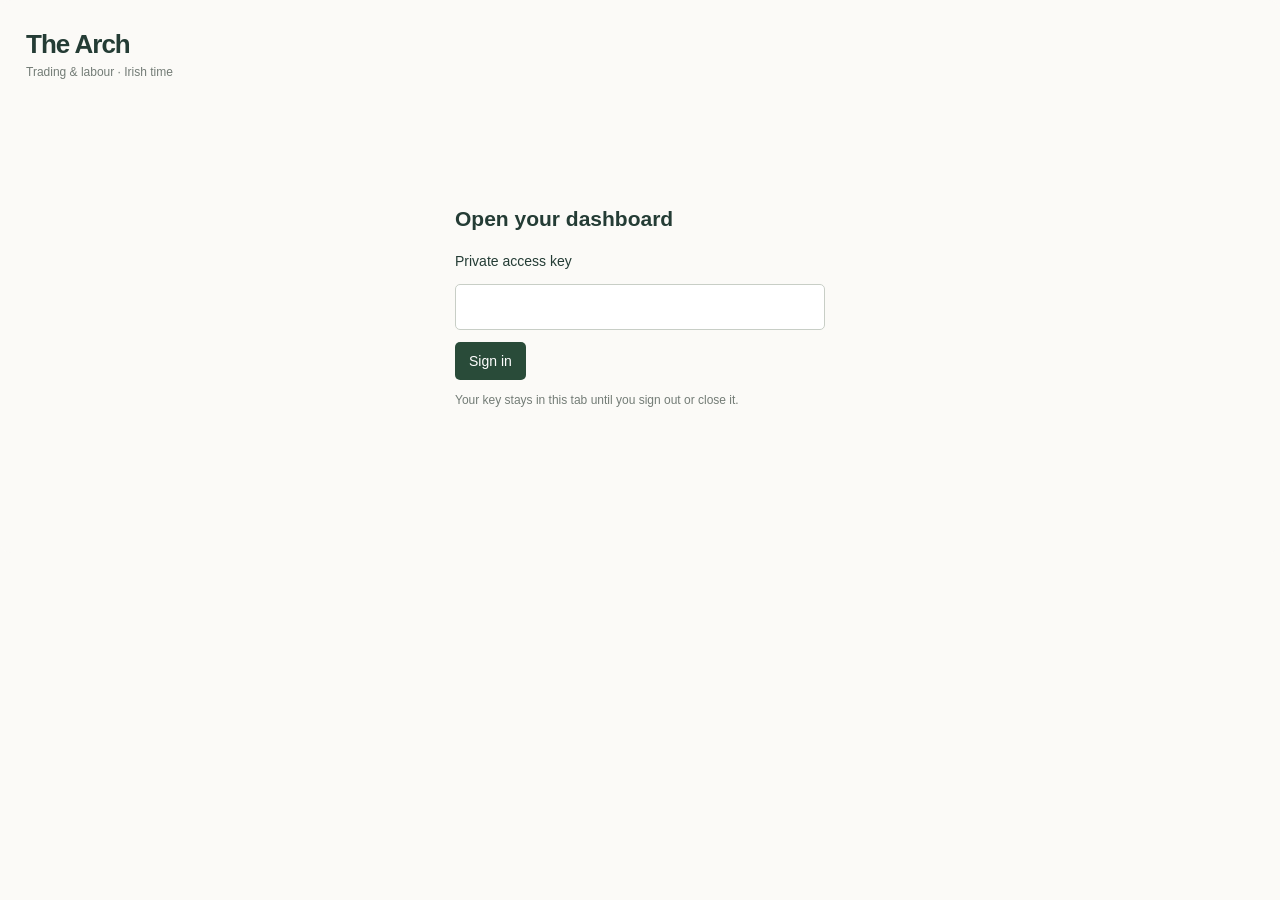
==== dashboard/index.html @ 7d4b70af "Add protected Arch trading calendar with live labour and roster forecasts" ====
<!doctype html><html lang="en"><head><meta charset="utf-8"><meta name="viewport" content="width=device-width,initial-scale=1"><meta name="robots" content="noindex"><title>The Arch · Trading & labour</title><link rel="stylesheet" href="style.css"></head><body><main id="arch-preview"><header><div><h1>The Arch</h1><div class="sub">Trading & labour · Irish time</div></div><div class="toolbar" hidden><button id="refresh">Refresh</button><button id="logout">Sign out</button></div></header><form id="login"><h2>Open your dashboard</h2><label for="access-key">Private access key</label><input id="access-key" type="password" autocomplete="current-password" required><button type="submit">Sign in</button><p class="sub">Your key stays in this tab until you sign out or close it.</p></form><p id="status" role="status"></p><div id="dashboard" hidden><div class="metrics" id="metrics"></div><div class="headings"><span>Monday</span><span>Tuesday</span><span>Wednesday</span><span>Thursday</span><span>Friday</span><span>Saturday</span><span>Sunday</span><span>Week</span></div><div id="arch-weeks"></div><div class="legend"><span>🟢 At or below 32%</span><span>🟡 32–35%</span><span>🔴 Above 35%</span><span>Grey · unavailable / not rostered</span><span>★ Bank holiday</span><span>! Check details</span></div></div></main><script src="app.js"></script></body></html>
---- dashboard/style.css ----
#arch-preview{background:#fbfaf7;color:#243c35;padding:26px;font:14px/1.45 -apple-system,BlinkMacSystemFont,'Segoe UI',sans-serif;border-radius:12px}#arch-preview *{box-sizing:border-box}#arch-preview header{display:flex;justify-content:space-between;align-items:center;gap:16px;flex-wrap:wrap}#arch-preview h1{font-size:26px;letter-spacing:-1px;margin:0;font-weight:600}#arch-preview .sub{color:#737c76;font-size:12px}#arch-preview .demo{padding:6px 10px;background:#eee9dc;border-radius:5px;font-size:12px}#arch-preview .metrics{display:flex;gap:40px;margin:25px 0 28px;flex-wrap:wrap}#arch-preview .metric strong{display:block;font-size:29px;font-weight:500}#arch-preview .metric span{color:#737c76;font-size:12px}#arch-preview .headings,#arch-preview .days{display:grid;grid-template-columns:repeat(7,minmax(0,1fr)) 90px;gap:7px}#arch-preview .headings{color:#737c76;font-size:12px;text-align:center;margin-bottom:8px}#arch-preview .week-title{display:flex;gap:12px;align-items:center;margin:19px 0 9px;font-size:13px;font-weight:600}#arch-preview .week-title small{font-weight:400;color:#737c76}#arch-preview .day{border:1px solid transparent;border-radius:7px;min-height:133px;padding:9px 8px;background:#e3eee3;color:#294b39;text-align:left;display:flex;flex-direction:column;min-width:0;font:inherit}#arch-preview .day:hover{filter:brightness(.97)}#arch-preview .day[aria-expanded=true]{outline:2px solid #294b39;outline-offset:2px}#arch-preview .day.amber{background:#fbefd1;color:#795716}#arch-preview .day.red{background:#f7dfd8;color:#8b4338}#arch-preview .day.grey{background:#ebedeb;color:#6c756e}#arch-preview .date{display:flex;justify-content:flex-end;gap:5px;font-size:12px;align-items:center}#arch-preview .value{font-size:25px;letter-spacing:-1px;font-weight:550;display:flex;gap:4px;justify-content:center;align-items:center;margin-top:14px;white-space:nowrap}#arch-preview .state{text-align:center;font-size:10px;letter-spacing:.2px;margin-bottom:12px}#arch-preview .icons{display:flex;gap:6px;align-items:center;margin-top:auto;min-height:17px;flex-wrap:wrap}#arch-preview svg{width:15px;height:15px;flex-shrink:0}#arch-preview .total{display:flex;flex-direction:column;justify-content:center;text-align:center;border-left:1px solid #dedfd6;padding-left:8px}#arch-preview .total strong{font-size:24px;font-weight:500;letter-spacing:-1px}#arch-preview .total small{font-size:11px;color:#737c76}#arch-preview .detail{background:#fff;border:1px solid #e5e5dc;border-radius:8px;margin-top:13px;padding:18px}#arch-preview .detail-top{display:flex;justify-content:space-between;align-items:center;margin-bottom:15px;gap:10px}#arch-preview .close{background:none;border:0;color:#68756c;font:inherit;padding:5px 8px}#arch-preview .detail-grid{display:grid;grid-template-columns:1.3fr 1fr 1fr 1fr;gap:22px}#arch-preview .detail h3{font-size:12px;text-transform:uppercase;letter-spacing:.6px;margin:0 0 9px;color:#737c76;font-weight:500}#arch-preview .detail p{margin:5px 0;font-size:12px}#arch-preview .calc{font-size:18px!important;color:#294b39}#arch-preview .legend{display:flex;gap:17px;flex-wrap:wrap;font-size:11px;color:#737c76;margin-top:23px}#arch-preview .dot{width:9px;height:9px;border-radius:50%;display:inline-block;margin-right:5px}#arch-preview .mobile-day{display:none}#arch-preview .notice{color:#a95b1d!important}#arch-preview .today{box-shadow:inset 0 3px #294b39}
@media(max-width:750px){#arch-preview{padding:16px}#arch-preview .headings{display:none}#arch-preview .days{grid-template-columns:repeat(4,minmax(0,1fr))}#arch-preview .mobile-day{display:inline;margin-right:auto}#arch-preview .detail-grid{grid-template-columns:1fr 1fr}#arch-preview .day{min-height:125px}#arch-preview .total{border:0;background:#f1efe8;border-radius:7px}#arch-preview .value{font-size:24px}#arch-preview .metrics{gap:25px}}@media(max-width:390px){#arch-preview .days{grid-template-columns:repeat(2,minmax(0,1fr))}#arch-preview .detail-grid{grid-template-columns:1fr}#arch-preview .metrics{gap:15px}#arch-preview .metric strong{font-size:25px}}

body{margin:0;background:#fbfaf7}#arch-preview{max-width:1250px;margin:auto}button{cursor:pointer}input,button{font:inherit}#login{max-width:420px;margin:80px auto;padding:25px}#login input{width:100%;padding:12px;border:1px solid #c8cec6;border-radius:5px;margin:12px 0}#login button,.toolbar button{padding:9px 14px;background:#294b39;color:white;border:0;border-radius:5px}.toolbar{display:flex;gap:8px}.error{color:#a23d27}#status{margin:14px 0;color:#795716}#arch-preview [hidden]{display:none!important}
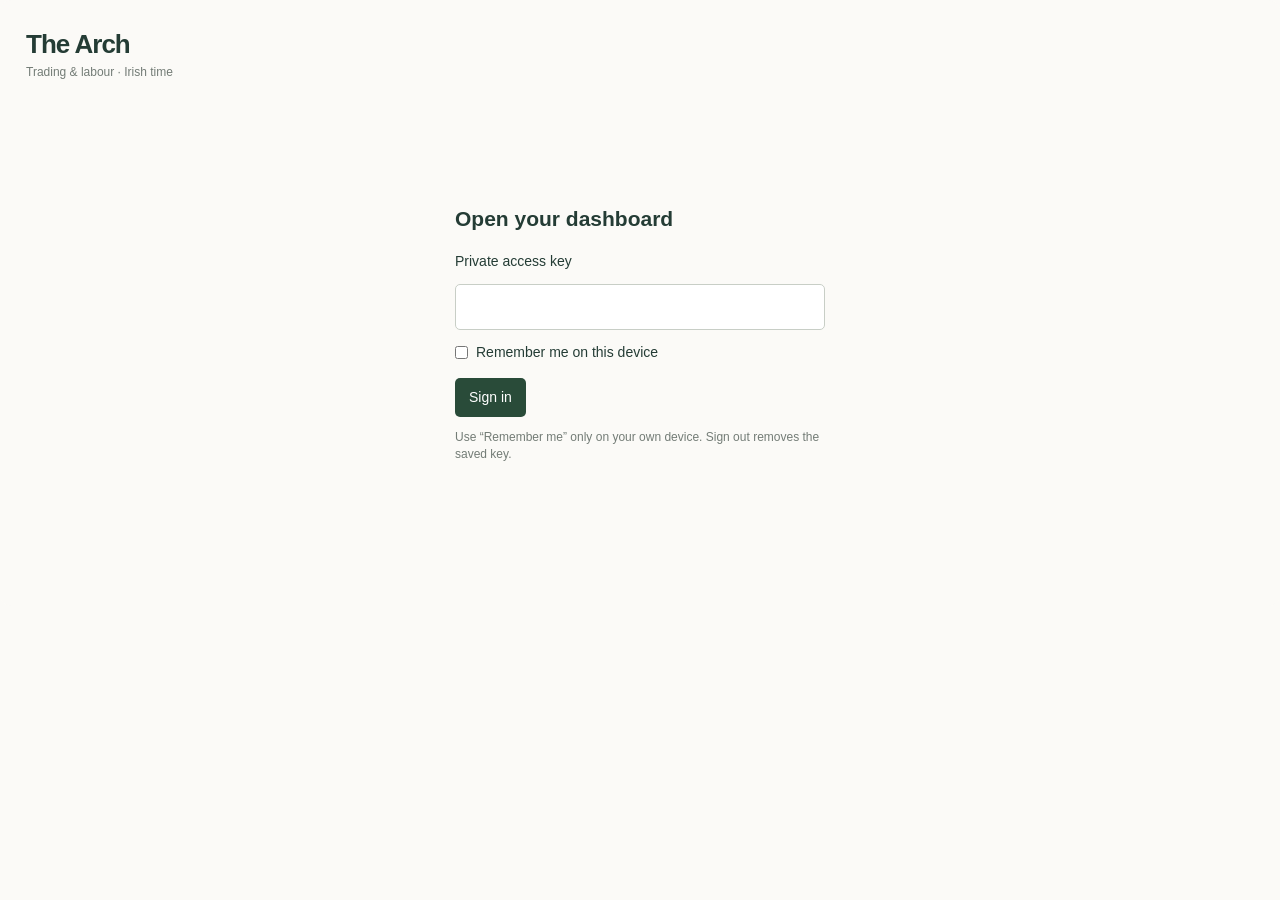
==== commit 8560bd1f: "Fix dashboard CPU limit and add optional remembered sign-in" ====
--- a/dashboard/index.html
+++ b/dashboard/index.html
@@ -1 +1 @@
-<!doctype html><html lang="en"><head><meta charset="utf-8"><meta name="viewport" content="width=device-width,initial-scale=1"><meta name="robots" content="noindex"><title>The Arch · Trading & labour</title><link rel="stylesheet" href="style.css"></head><body><main id="arch-preview"><header><div><h1>The Arch</h1><div class="sub">Trading & labour · Irish time</div></div><div class="toolbar" hidden><button id="refresh">Refresh</button><button id="logout">Sign out</button></div></header><form id="login"><h2>Open your dashboard</h2><label for="access-key">Private access key</label><input id="access-key" type="password" autocomplete="current-password" required><button type="submit">Sign in</button><p class="sub">Your key stays in this tab until you sign out or close it.</p></form><p id="status" role="status"></p><div id="dashboard" hidden><div class="metrics" id="metrics"></div><div class="headings"><span>Monday</span><span>Tuesday</span><span>Wednesday</span><span>Thursday</span><span>Friday</span><span>Saturday</span><span>Sunday</span><span>Week</span></div><div id="arch-weeks"></div><div class="legend"><span>🟢 At or below 32%</span><span>🟡 32–35%</span><span>🔴 Above 35%</span><span>Grey · unavailable / not rostered</span><span>★ Bank holiday</span><span>! Check details</span></div></div></main><script src="app.js"></script></body></html>+<!doctype html><html lang="en"><head><meta charset="utf-8"><meta name="viewport" content="width=device-width,initial-scale=1"><meta name="robots" content="noindex"><title>The Arch · Trading & labour</title><link rel="stylesheet" href="style.css"></head><body><main id="arch-preview"><header><div><h1>The Arch</h1><div class="sub">Trading & labour · Irish time</div></div><div class="toolbar" hidden><button id="refresh">Refresh</button><button id="logout">Sign out</button></div></header><form id="login"><h2>Open your dashboard</h2><label for="access-key">Private access key</label><input id="access-key" type="password" autocomplete="current-password" required><label style="display:flex;align-items:center;gap:8px;margin:0 0 16px"><input id="remember" type="checkbox" style="width:auto;margin:0">Remember me on this device</label><button type="submit">Sign in</button><p class="sub">Use “Remember me” only on your own device. Sign out removes the saved key.</p></form><p id="status" role="status"></p><div id="dashboard" hidden><div class="metrics" id="metrics"></div><div class="headings"><span>Monday</span><span>Tuesday</span><span>Wednesday</span><span>Thursday</span><span>Friday</span><span>Saturday</span><span>Sunday</span><span>Week</span></div><div id="arch-weeks"></div><div class="legend"><span>🟢 At or below 32%</span><span>🟡 32–35%</span><span>🔴 Above 35%</span><span>Grey · unavailable / not rostered</span><span>★ Bank holiday</span><span>! Check details</span></div></div></main><script src="app.js"></script></body></html>
